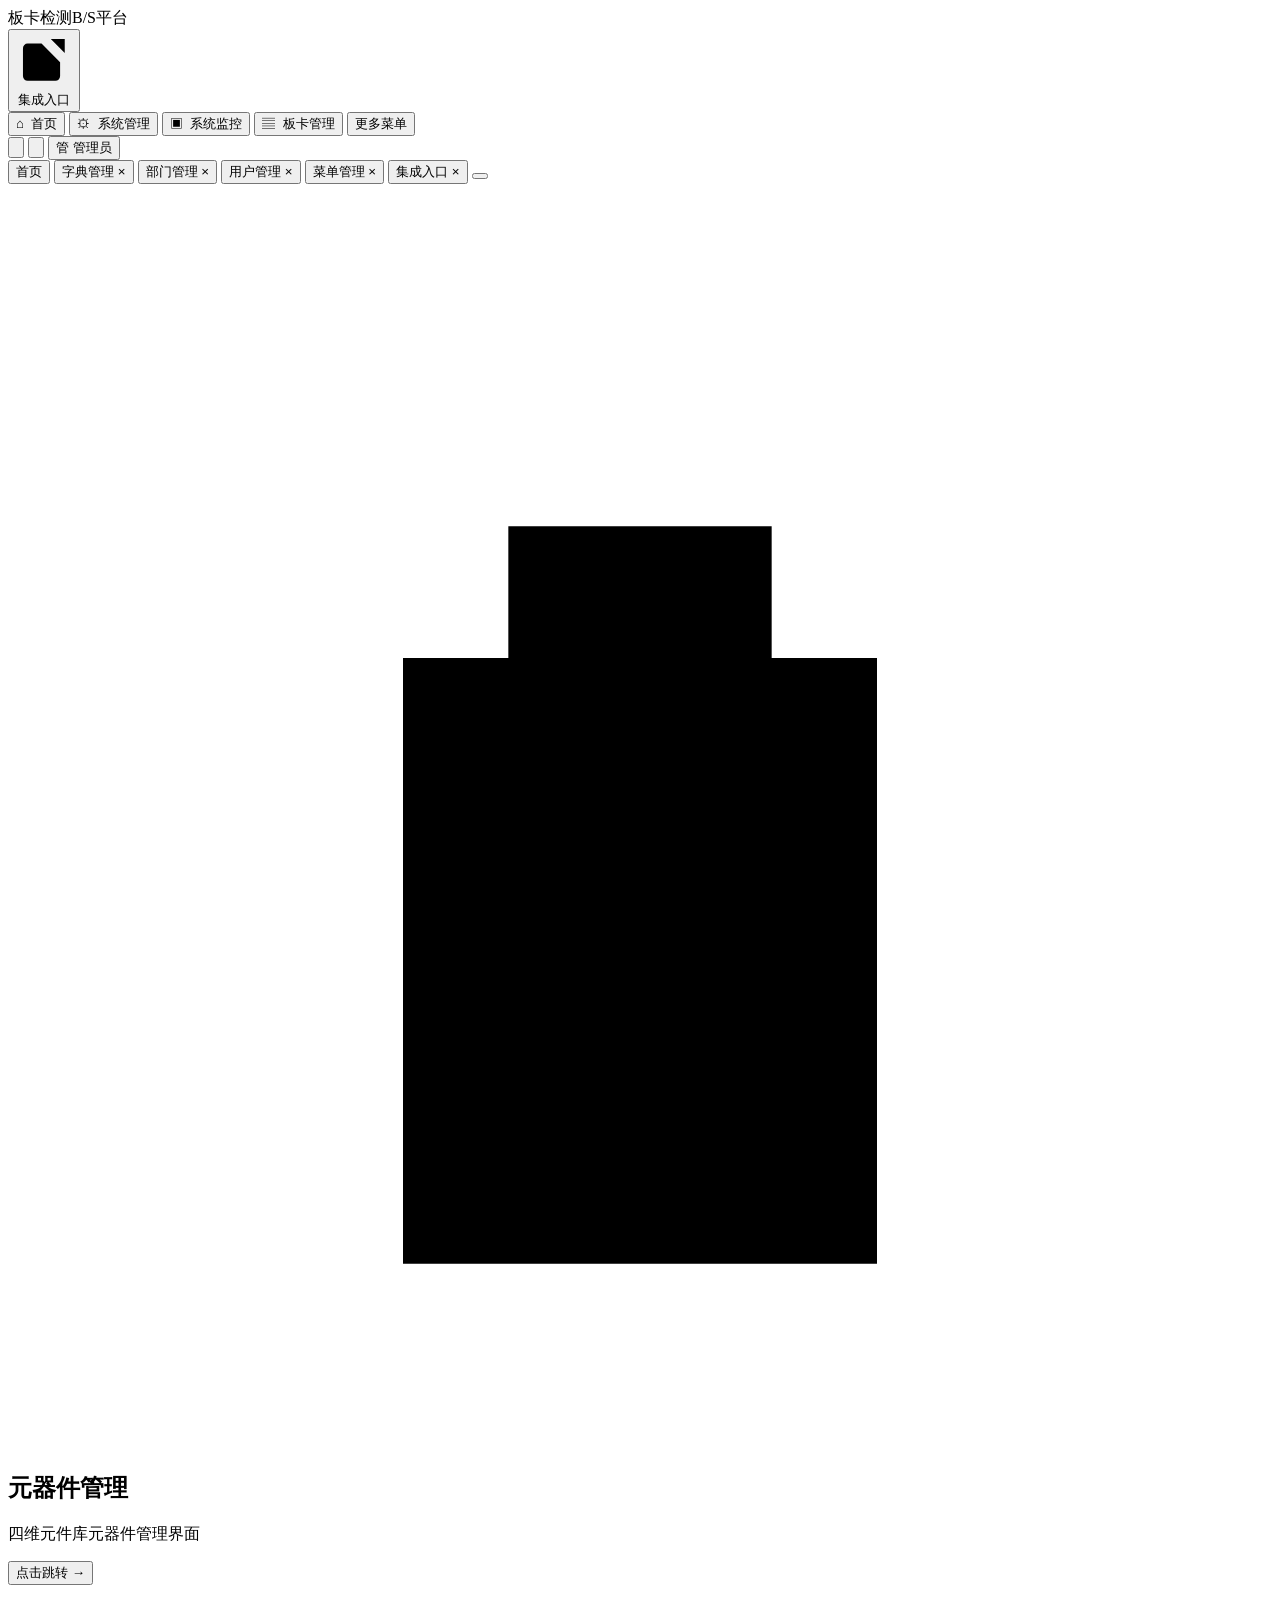
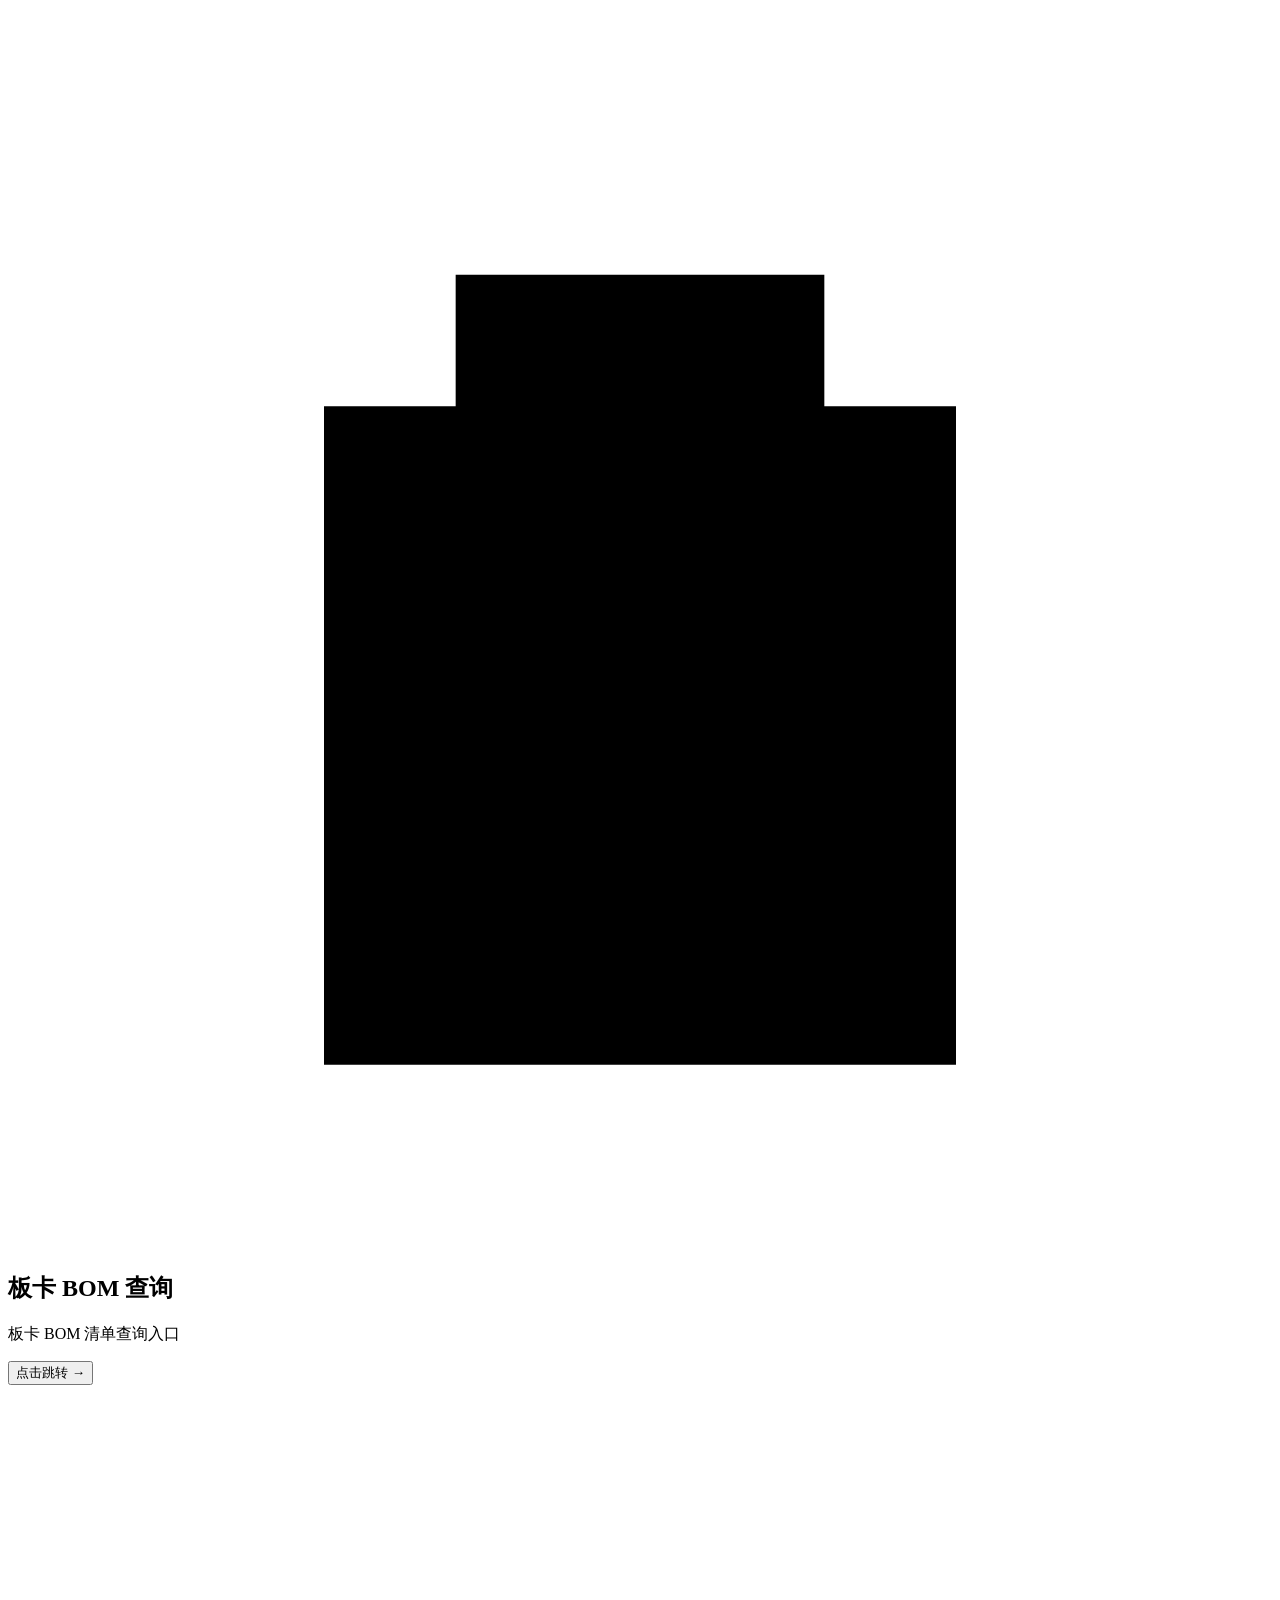
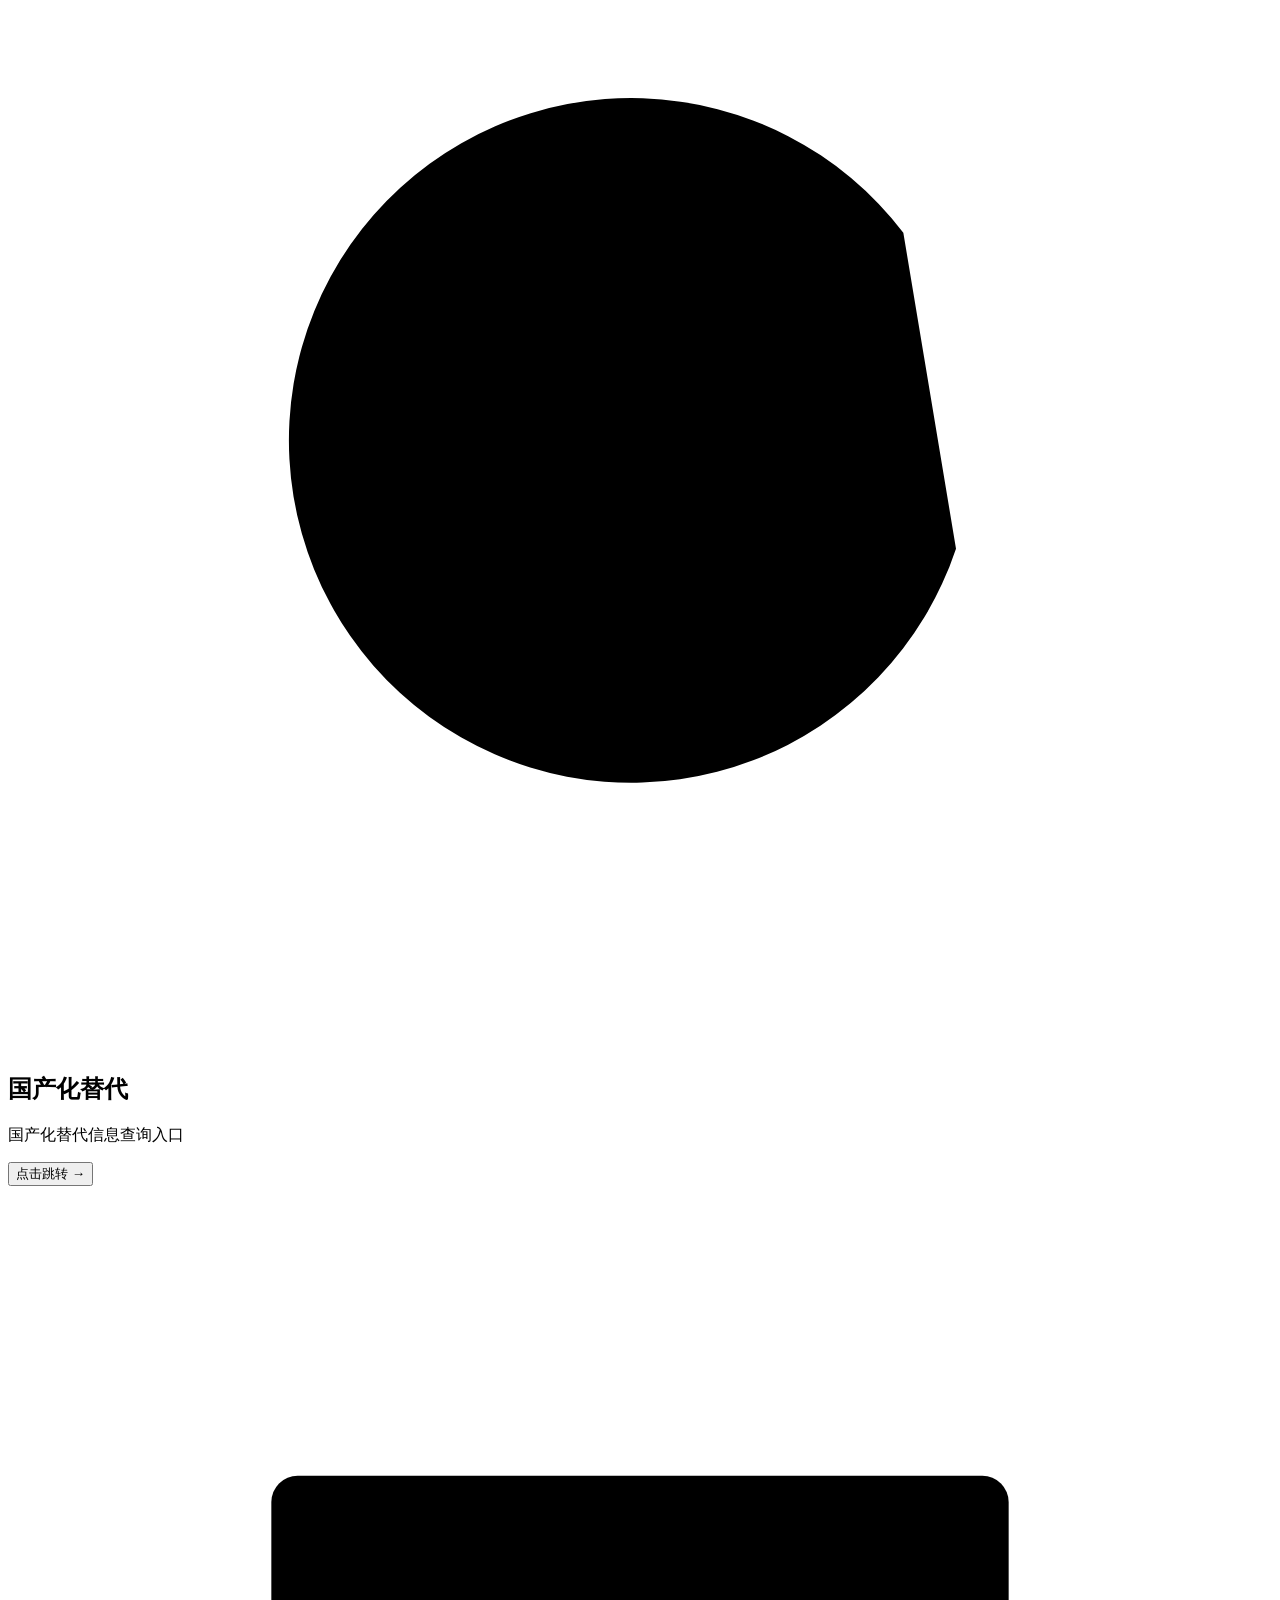
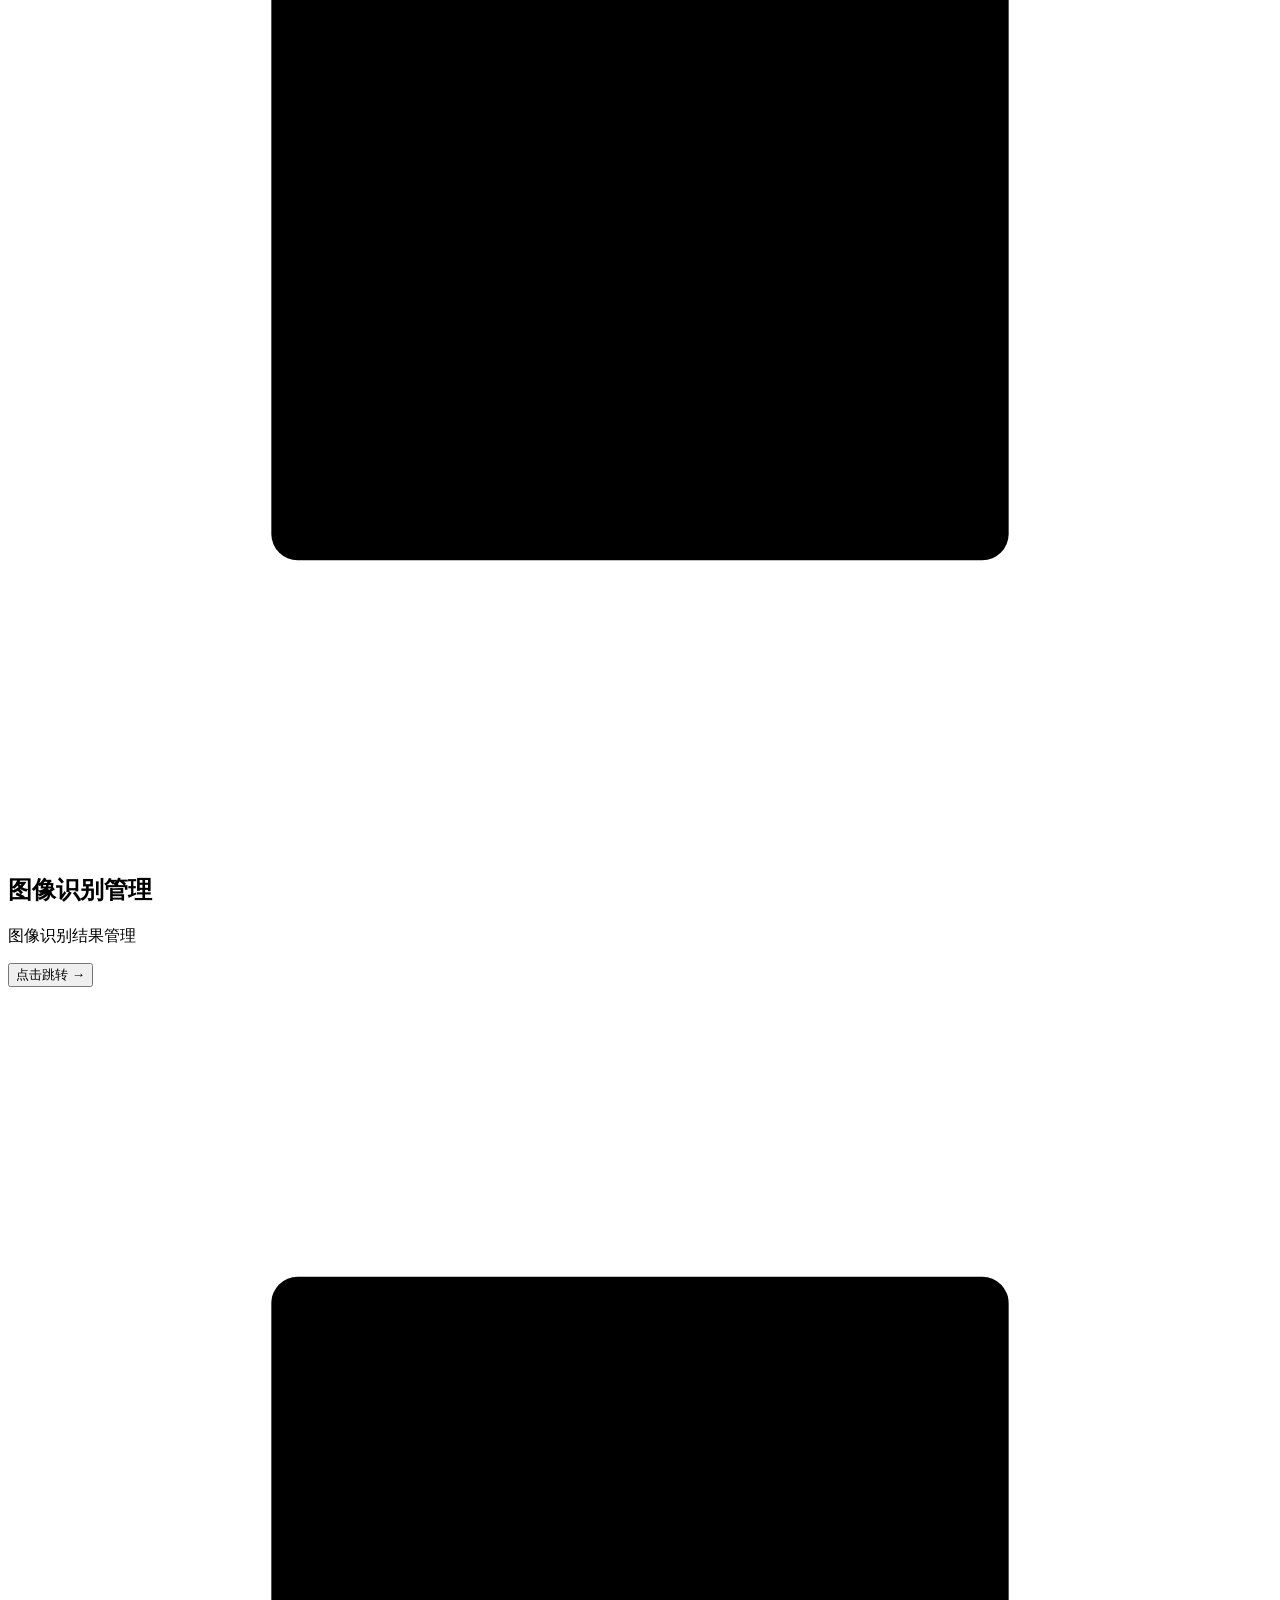
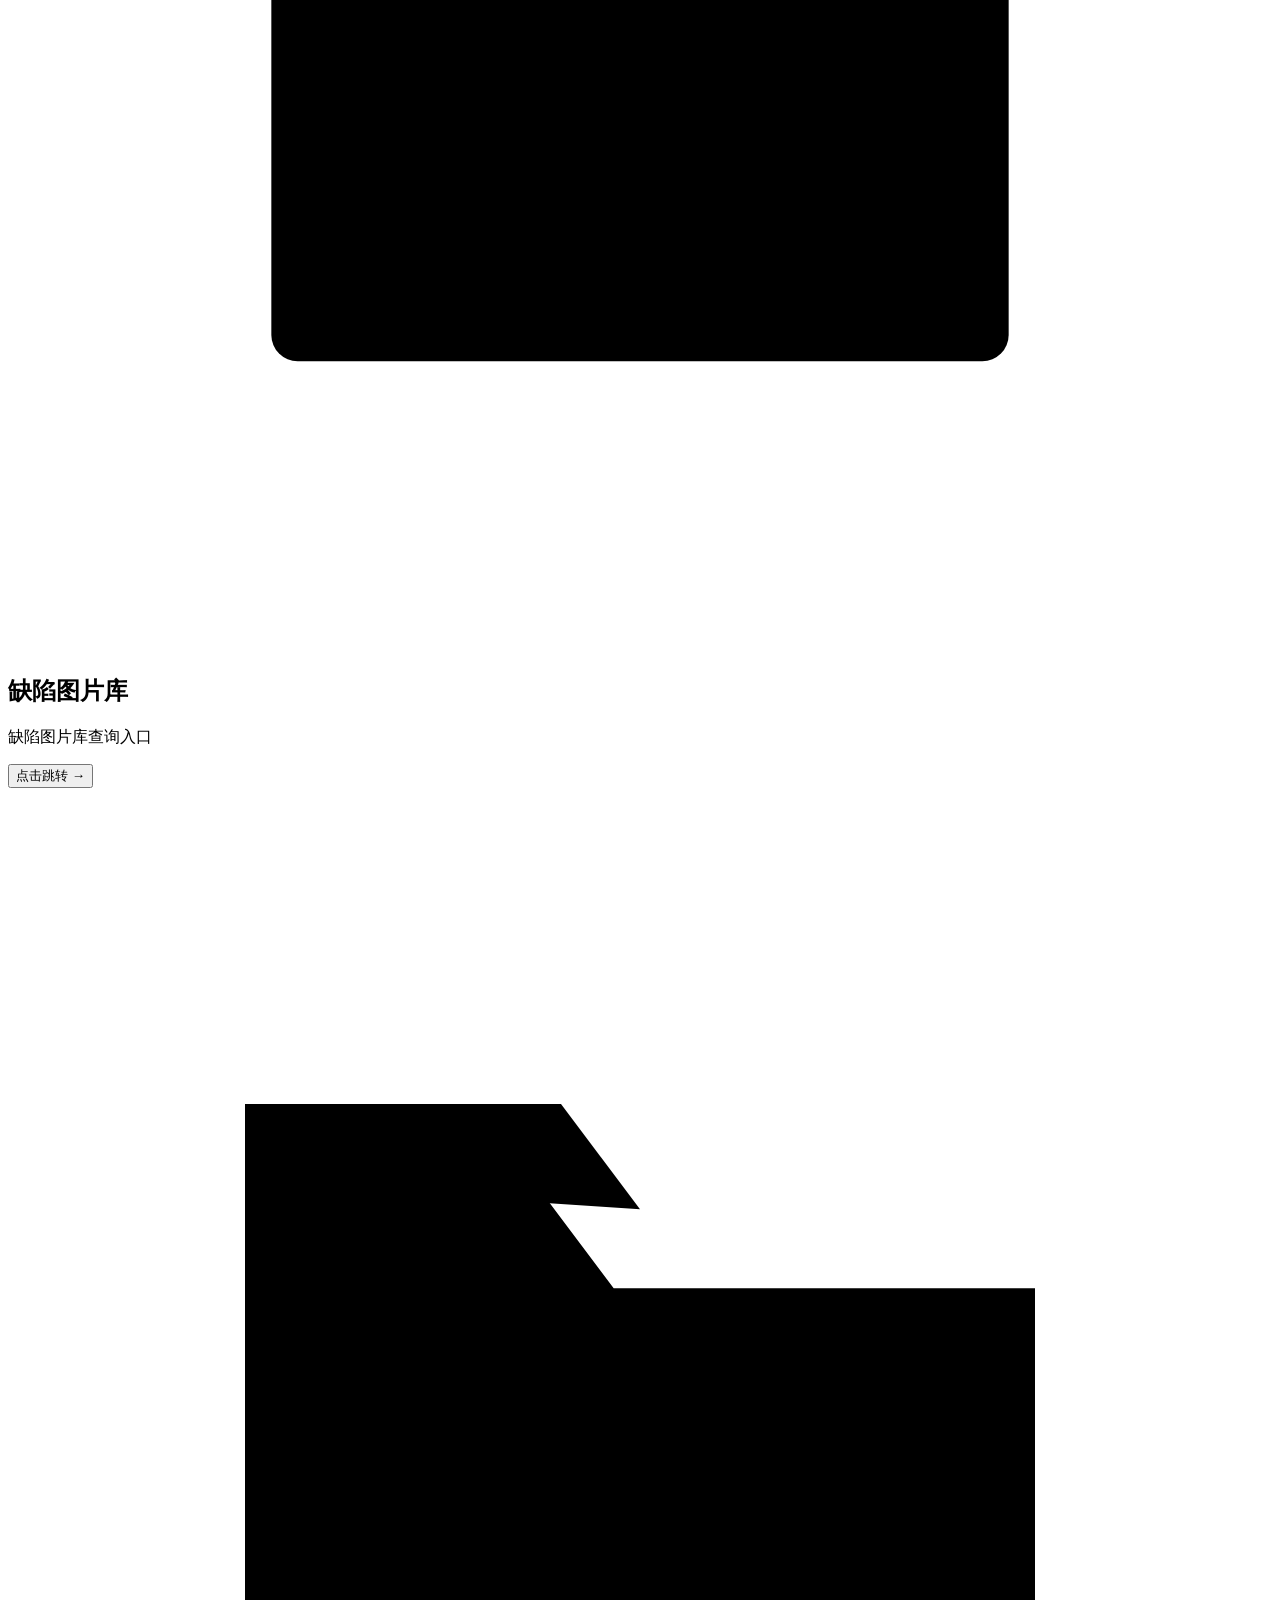
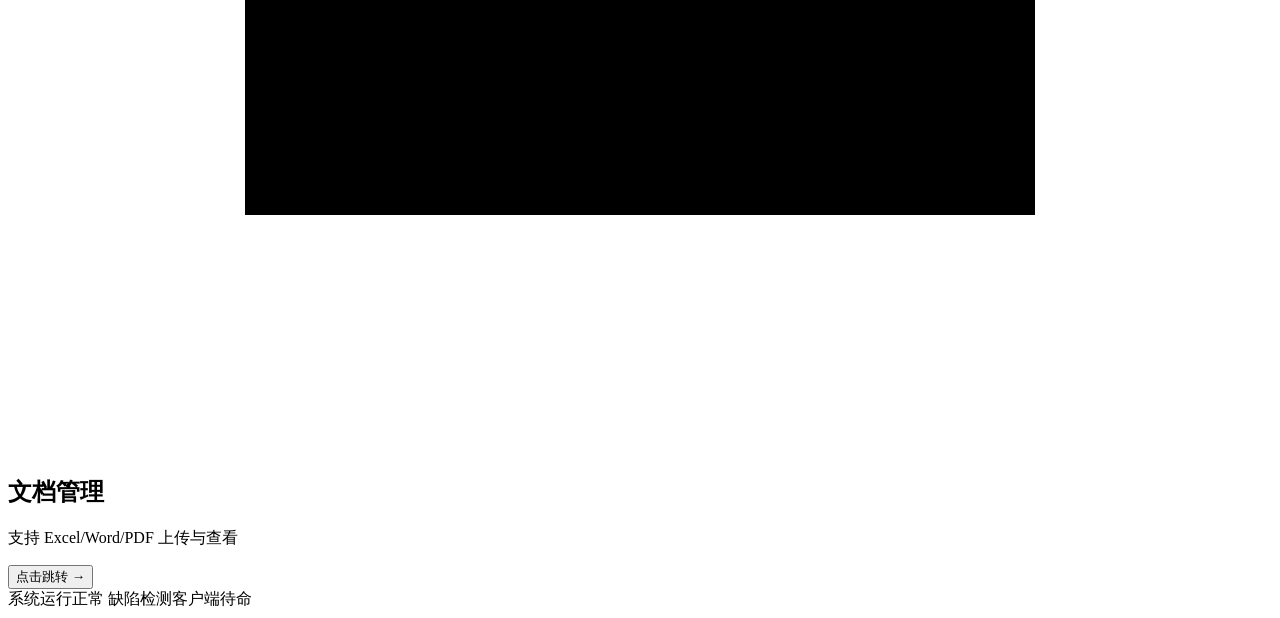
==== docs/index.html @ 3153c249 "publish: add docs/index.html" ====
<!doctype html>
<html lang="zh-CN">
<head>
  <meta charset="utf-8">
  <meta name="viewport" content="width=device-width, initial-scale=1">
  <title>板卡检测B/S平台</title>
  <meta name="description" content="板卡检测 B/S 平台功能入口">
  <link rel="stylesheet" href="styles.css">
</head>
<body>
  <div class="app-shell">
    <aside class="sidebar" aria-label="主菜单">
      <div class="brand">
        <span class="brand-mark" aria-hidden="true">
          <span class="brand-chip"></span>
        </span>
        <span class="brand-name">板卡检测B/S平台</span>
      </div>

      <nav class="side-nav">
        <button class="side-link active" type="button" data-nav="集成入口" aria-current="page">
          <svg class="ui-icon" viewBox="0 0 24 24" aria-hidden="true"><path d="M15 3h6v6M21 3l-9 9M19 13v6a2 2 0 0 1-2 2H5a2 2 0 0 1-2-2V7a2 2 0 0 1 2-2h6"/></svg>
          <span>集成入口</span>
        </button>
      </nav>

    </aside>

    <section class="workspace">
      <header class="topbar">
        <nav class="main-nav" aria-label="顶部导航">
          <button class="main-nav-link active" type="button" data-nav="首页">⌂&nbsp; 首页</button>
          <button class="main-nav-link" type="button" data-nav="系统管理">⚙&nbsp; 系统管理</button>
          <button class="main-nav-link" type="button" data-nav="系统监控">▣&nbsp; 系统监控</button>
          <button class="main-nav-link" type="button" data-nav="板卡管理">▤&nbsp; 板卡管理</button>
          <button class="main-nav-link has-caret" type="button" data-nav="更多菜单">更多菜单 <span class="caret" aria-hidden="true"></span></button>
        </nav>
        <div class="topbar-actions">
          <button class="topbar-button" type="button" title="全屏显示" aria-label="全屏显示" data-fullscreen>
            <svg class="ui-icon" viewBox="0 0 24 24" aria-hidden="true"><path d="M8 3H3v5M16 3h5v5M8 21H3v-5M21 16v5h-5"/></svg>
          </button>
          <button class="topbar-button" type="button" title="主题设置" aria-label="主题设置" data-toast="主题设置">
            <svg class="ui-icon" viewBox="0 0 24 24" aria-hidden="true"><path d="M12 3v18M3 12h18M5.6 5.6l12.8 12.8M18.4 5.6 5.6 18.4"/><circle cx="12" cy="12" r="8"/></svg>
          </button>
          <button class="user-menu" type="button" data-toast="用户菜单">
            <span class="avatar">管</span>
            <span class="user-name">管理员</span>
            <span class="caret" aria-hidden="true"></span>
          </button>
        </div>
      </header>

      <div class="tabbar" role="tablist" aria-label="页面标签">
        <button class="tab active" type="button" role="tab" aria-selected="true" data-tab="首页">首页</button>
        <button class="tab closable" type="button" role="tab" aria-selected="false" data-tab="字典管理">字典管理 <span class="tab-close" aria-label="关闭">×</span></button>
        <button class="tab closable" type="button" role="tab" aria-selected="false" data-tab="部门管理">部门管理 <span class="tab-close" aria-label="关闭">×</span></button>
        <button class="tab closable" type="button" role="tab" aria-selected="false" data-tab="用户管理">用户管理 <span class="tab-close" aria-label="关闭">×</span></button>
        <button class="tab closable" type="button" role="tab" aria-selected="false" data-tab="菜单管理">菜单管理 <span class="tab-close" aria-label="关闭">×</span></button>
        <button class="tab active-entry" type="button" role="tab" aria-selected="true" data-tab="集成入口"><span class="tab-dot"></span>集成入口 <span class="tab-close" aria-label="关闭">×</span></button>
        <button class="tab-more" type="button" title="标签操作" aria-label="标签操作"><span></span><span></span><span></span></button>
      </div>

      <main class="content">
        <section class="module-grid" aria-label="功能入口">
          <article class="module-card" data-card="元器件管理">
            <div class="module-icon blue" aria-hidden="true">
              <svg viewBox="0 0 48 48"><path d="M15 18h18v23H15zM19 18v-5h10v5M11 22h4M33 22h4M11 29h4M33 29h4M11 36h4M33 36h4M21 24h6v8h-6z"/></svg>
            </div>
            <h2>元器件管理</h2>
            <p>四维元件库元器件管理界面</p>
            <button class="module-link" type="button" data-toast="元器件管理">点击跳转 <span aria-hidden="true">→</span></button>
          </article>

          <article class="module-card" data-card="板卡 BOM 查询">
            <div class="module-icon green" aria-hidden="true">
              <svg viewBox="0 0 48 48"><path d="M17 11h14v5h5v25H12V16h5zM17 16h14M19 23h10M19 29h10M19 35h6"/></svg>
            </div>
            <h2>板卡 BOM 查询</h2>
            <p>板卡 BOM 清单查询入口</p>
            <button class="module-link" type="button" data-toast="板卡 BOM 查询">点击跳转 <span aria-hidden="true">→</span></button>
          </article>

          <article class="module-card" data-card="国产化替代">
            <div class="module-icon orange" aria-hidden="true">
              <svg viewBox="0 0 48 48"><path d="M34 17a13 13 0 1 0 2 12M34 17v-8M34 17h8"/><path d="M14 31a13 13 0 0 0 20 0"/></svg>
            </div>
            <h2>国产化替代</h2>
            <p>国产化替代信息查询入口</p>
            <button class="module-link" type="button" data-toast="国产化替代">点击跳转 <span aria-hidden="true">→</span></button>
          </article>

          <article class="module-card" data-card="图像识别管理">
            <div class="module-icon coral" aria-hidden="true">
              <svg viewBox="0 0 48 48"><rect x="10" y="11" width="28" height="26" rx="1"/><circle cx="19" cy="19" r="3"/><path d="m12 33 8-8 6 5 4-4 6 7"/></svg>
            </div>
            <h2>图像识别管理</h2>
            <p>图像识别结果管理</p>
            <button class="module-link" type="button" data-toast="图像识别管理">点击跳转 <span aria-hidden="true">→</span></button>
          </article>

          <article class="module-card" data-card="缺陷图片库" data-launch>
            <div class="module-icon coral" aria-hidden="true">
              <svg viewBox="0 0 48 48"><rect x="10" y="11" width="28" height="26" rx="1"/><circle cx="19" cy="19" r="3"/><path d="m12 33 8-8 6 5 4-4 6 7"/></svg>
            </div>
            <h2>缺陷图片库</h2>
            <p>缺陷图片库查询入口</p>
            <button class="module-link" type="button" data-launch>点击跳转 <span aria-hidden="true">→</span></button>
          </article>

          <article class="module-card" data-card="文档管理" data-launch-everything>
            <div class="module-icon purple" aria-hidden="true">
              <svg viewBox="0 0 48 48"><path d="M9 15h11l3 4h16v20H9z"/><path d="M9 15v-3h12l3 4"/></svg>
            </div>
            <h2>文档管理</h2>
            <p>支持 Excel/Word/PDF 上传与查看</p>
            <button class="module-link" type="button" data-launch-everything>点击跳转 <span aria-hidden="true">→</span></button>
          </article>
        </section>

      </main>

      <footer class="statusbar">
        <span class="status-light"></span>
        <span>系统运行正常</span>
        <span class="status-divider"></span>
        <span id="launcher-status">缺陷检测客户端待命</span>
      </footer>
    </section>
  </div>

  <div class="toast-region" aria-live="polite" aria-atomic="true"></div>
  <script src="app.js"></script>
</body>
</html>
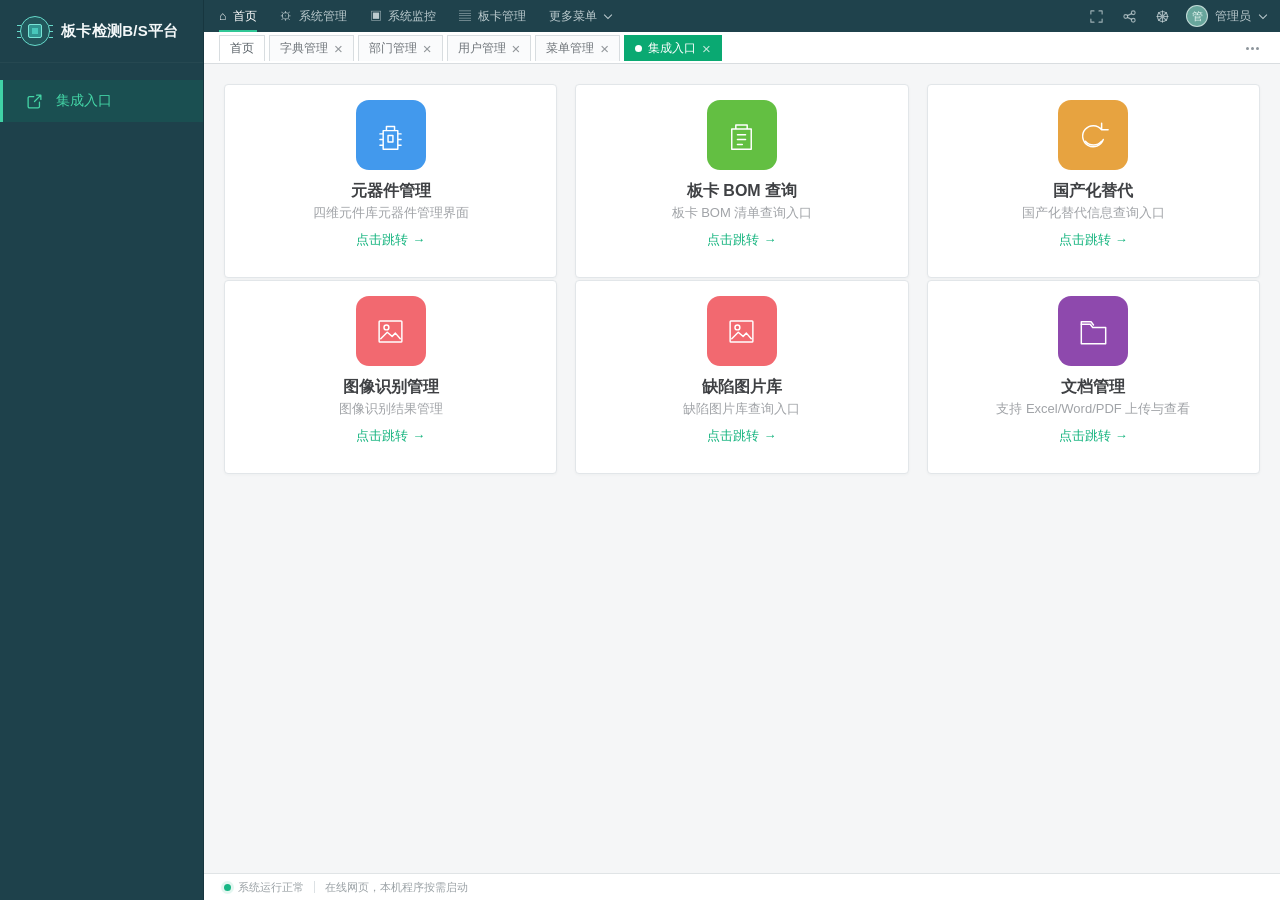
==== commit 31db2947: "publish V1.2.0: add remote connection settings" ====
--- a/docs/index.html
+++ b/docs/index.html
@@ -38,6 +38,9 @@
         <div class="topbar-actions">
           <button class="topbar-button" type="button" title="全屏显示" aria-label="全屏显示" data-fullscreen>
             <svg class="ui-icon" viewBox="0 0 24 24" aria-hidden="true"><path d="M8 3H3v5M16 3h5v5M8 21H3v-5M21 16v5h-5"/></svg>
+          </button>
+          <button class="topbar-button" type="button" title="远程连接设置" aria-label="远程连接设置" data-remote-settings>
+            <svg class="ui-icon" viewBox="0 0 24 24" aria-hidden="true"><circle cx="6" cy="12" r="3"/><circle cx="18" cy="6" r="3"/><circle cx="18" cy="18" r="3"/><path d="m8.6 10.6 6.8-3.2M8.6 13.4l6.8 3.2"/></svg>
           </button>
           <button class="topbar-button" type="button" title="主题设置" aria-label="主题设置" data-toast="主题设置">
             <svg class="ui-icon" viewBox="0 0 24 24" aria-hidden="true"><path d="M12 3v18M3 12h18M5.6 5.6l12.8 12.8M18.4 5.6 5.6 18.4"/><circle cx="12" cy="12" r="8"/></svg>
@@ -129,6 +132,33 @@
   </div>
 
   <div class="toast-region" aria-live="polite" aria-atomic="true"></div>
+  <div class="remote-dialog-backdrop" data-remote-dialog hidden>
+    <section class="remote-dialog" role="dialog" aria-modal="true" aria-labelledby="remote-dialog-title">
+      <header class="remote-dialog-header">
+        <div>
+          <span class="dialog-kicker">REMOTE AGENT</span>
+          <h2 id="remote-dialog-title">远程连接</h2>
+        </div>
+        <button class="dialog-close" type="button" title="关闭" aria-label="关闭" data-remote-close>×</button>
+      </header>
+      <div class="remote-dialog-body">
+        <label class="remote-field">
+          <span>远程服务地址</span>
+          <input type="url" autocomplete="url" placeholder="https://你的隧道地址" data-remote-url>
+        </label>
+        <label class="remote-field">
+          <span>访问令牌</span>
+          <input type="password" autocomplete="off" placeholder="粘贴远程电脑窗口显示的令牌" data-remote-token>
+        </label>
+        <p class="remote-dialog-note">远程电脑需要先运行 BS\start_remote_server.bat，并通过 HTTPS 隧道访问。</p>
+      </div>
+      <footer class="remote-dialog-footer">
+        <button class="dialog-button secondary" type="button" data-remote-test>测试连接</button>
+        <button class="dialog-button primary" type="button" data-remote-save>保存连接</button>
+      </footer>
+    </section>
+  </div>
+  <script src="remote-config.js"></script>
   <script src="app.js"></script>
 </body>
 </html>
--- a/docs/styles.css
+++ b/docs/styles.css
@@ -0,0 +1,612 @@
+:root {
+  --sidebar-width: 204px;
+  --topbar-height: 32px;
+  --tabbar-height: 32px;
+  --ink: #30353b;
+  --muted: #9a9da1;
+  --border: #e2e6e9;
+  --page: #f5f6f7;
+  --teal: #1f424c;
+  --accent: #09ad72;
+}
+
+* {
+  box-sizing: border-box;
+}
+
+html,
+body {
+  width: 100%;
+  min-width: 980px;
+  height: 100%;
+  margin: 0;
+}
+
+body {
+  overflow: hidden;
+  color: var(--ink);
+  background: var(--page);
+  font-family: "Microsoft YaHei", "PingFang SC", Arial, sans-serif;
+  font-size: 14px;
+  -webkit-font-smoothing: antialiased;
+}
+
+button {
+  color: inherit;
+  font: inherit;
+}
+
+button:focus-visible {
+  outline: 2px solid #55b7e8;
+  outline-offset: 2px;
+}
+
+.ui-icon {
+  fill: none;
+  stroke: currentColor;
+  stroke-linecap: round;
+  stroke-linejoin: round;
+  stroke-width: 1.8;
+}
+
+.app-shell {
+  display: flex;
+  width: 100%;
+  height: 100vh;
+  min-height: 620px;
+  overflow: hidden;
+  background: var(--page);
+}
+
+.sidebar {
+  position: relative;
+  display: flex;
+  flex: 0 0 var(--sidebar-width);
+  flex-direction: column;
+  color: #d7e2e5;
+  background: #1e414b;
+  border-right: 1px solid #17363f;
+}
+
+.brand {
+  display: flex;
+  align-items: center;
+  gap: 11px;
+  height: 63px;
+  padding: 0 20px;
+  border-bottom: 1px solid rgba(255, 255, 255, .035);
+}
+
+.brand-mark {
+  position: relative;
+  display: grid;
+  flex: 0 0 30px;
+  place-items: center;
+  width: 30px;
+  height: 30px;
+  border: 1px solid #66d9ca;
+  border-radius: 50%;
+  background: rgba(60, 211, 190, .15);
+}
+
+.brand-mark::before,
+.brand-mark::after {
+  position: absolute;
+  width: 4px;
+  height: 1px;
+  background: #66d9ca;
+  box-shadow: 0 6px #66d9ca, 0 -6px #66d9ca;
+  content: "";
+}
+
+.brand-mark::before {
+  left: -4px;
+}
+
+.brand-mark::after {
+  right: -4px;
+}
+
+.brand-chip {
+  display: block;
+  width: 14px;
+  height: 14px;
+  border: 1px solid #78e4d6;
+  border-radius: 2px;
+  background: #48c7bb;
+  box-shadow: inset 0 0 0 3px rgba(22, 88, 93, .45);
+}
+
+.brand-name {
+  white-space: nowrap;
+  color: #f4f8f9;
+  font-size: 15px;
+  font-weight: 600;
+  letter-spacing: .3px;
+}
+
+.side-nav {
+  padding-top: 17px;
+}
+
+.side-link {
+  display: flex;
+  align-items: center;
+  gap: 13px;
+  width: 100%;
+  height: 42px;
+  padding: 0 23px;
+  border: 0;
+  border-left: 3px solid transparent;
+  color: #8ec4bb;
+  background: transparent;
+  cursor: pointer;
+  text-align: left;
+}
+
+.side-link:hover,
+.side-link.active {
+  border-left-color: #40d2a6;
+  color: #44d5a6;
+  background: rgba(16, 129, 103, .22);
+}
+
+.side-link .ui-icon {
+  width: 17px;
+  height: 17px;
+}
+
+.sidebar-footer {
+  display: flex;
+  position: absolute;
+  right: 0;
+  bottom: 19px;
+  left: 0;
+  justify-content: space-between;
+  padding: 0 20px;
+  color: rgba(216, 233, 235, .38);
+  font-size: 9px;
+  letter-spacing: .7px;
+}
+
+.sidebar-version {
+  color: rgba(216, 233, 235, .54);
+}
+
+.workspace {
+  display: flex;
+  min-width: 0;
+  flex: 1 1 auto;
+  flex-direction: column;
+  background: var(--page);
+}
+
+.topbar {
+  display: flex;
+  flex: 0 0 var(--topbar-height);
+  align-items: center;
+  justify-content: space-between;
+  min-width: 0;
+  padding: 0 14px 0 15px;
+  color: rgba(235, 245, 246, .77);
+  background: var(--teal);
+}
+
+.main-nav,
+.topbar-actions {
+  display: flex;
+  align-items: center;
+  height: 100%;
+}
+
+.main-nav {
+  gap: 23px;
+}
+
+.main-nav-link,
+.topbar-button,
+.user-menu {
+  height: 100%;
+  padding: 0;
+  border: 0;
+  color: inherit;
+  background: transparent;
+  cursor: pointer;
+}
+
+.main-nav-link {
+  position: relative;
+  white-space: nowrap;
+  font-size: 12px;
+}
+
+.main-nav-link::after {
+  position: absolute;
+  right: 0;
+  bottom: 0;
+  left: 0;
+  height: 2px;
+  background: transparent;
+  content: "";
+}
+
+.main-nav-link:hover,
+.main-nav-link.active {
+  color: #fff;
+}
+
+.main-nav-link.active::after {
+  background: #30c796;
+}
+
+.has-caret {
+  display: inline-flex;
+  align-items: center;
+  gap: 8px;
+}
+
+.caret {
+  display: inline-block;
+  width: 6px;
+  height: 6px;
+  margin-top: -3px;
+  border-right: 1px solid currentColor;
+  border-bottom: 1px solid currentColor;
+  transform: rotate(45deg);
+}
+
+.topbar-actions {
+  gap: 9px;
+}
+
+.topbar-button {
+  display: grid;
+  width: 24px;
+  place-items: center;
+  opacity: .8;
+}
+
+.topbar-button:hover,
+.user-menu:hover {
+  color: #fff;
+  opacity: 1;
+}
+
+.topbar-button .ui-icon {
+  width: 15px;
+  height: 15px;
+}
+
+.user-menu {
+  display: inline-flex;
+  align-items: center;
+  gap: 7px;
+  margin-left: 3px;
+  font-size: 12px;
+}
+
+.avatar {
+  display: grid;
+  width: 22px;
+  height: 22px;
+  place-items: center;
+  border: 1px solid rgba(255, 255, 255, .6);
+  border-radius: 50%;
+  color: #e7f6f1;
+  background: #68a69c;
+  font-size: 11px;
+}
+
+.user-menu .caret {
+  margin-left: 2px;
+}
+
+.tabbar {
+  display: flex;
+  flex: 0 0 var(--tabbar-height);
+  align-items: stretch;
+  gap: 4px;
+  padding: 3px 14px 0 15px;
+  overflow: hidden;
+  border-bottom: 1px solid #d9dde0;
+  background: #fff;
+}
+
+.tab,
+.tab-more {
+  display: inline-flex;
+  align-items: center;
+  flex: 0 0 auto;
+  height: 26px;
+  border: 1px solid #d8dde0;
+  border-bottom: 0;
+  color: #6e7479;
+  background: #fafbfc;
+  cursor: pointer;
+  font-size: 12px;
+}
+
+.tab {
+  gap: 6px;
+  padding: 0 10px;
+}
+
+.tab:hover,
+.tab.active-entry {
+  color: #fff;
+  border-color: #0aa972;
+  background: #0aa972;
+}
+
+.tab.active {
+  color: #596167;
+  background: #fff;
+}
+
+.tab-dot {
+  width: 7px;
+  height: 7px;
+  border-radius: 50%;
+  background: #fff;
+}
+
+.tab-close {
+  color: inherit;
+  font-size: 15px;
+  line-height: 1;
+  opacity: .75;
+}
+
+.tab-close:hover {
+  opacity: 1;
+}
+
+.tab-more {
+  justify-content: center;
+  gap: 2px;
+  width: 28px;
+  margin-left: auto;
+  padding: 0;
+  border: 0;
+  background: transparent;
+}
+
+.tab-more span {
+  width: 3px;
+  height: 3px;
+  border-radius: 50%;
+  background: #8d959b;
+}
+
+.content {
+  flex: 1 1 auto;
+  min-height: 0;
+  overflow: auto;
+  padding: 20px;
+  background: #f5f6f7;
+}
+
+.module-grid {
+  display: grid;
+  grid-template-columns: repeat(3, minmax(0, 1fr));
+  gap: 2px 18px;
+}
+
+.module-card {
+  display: flex;
+  min-height: 194px;
+  align-items: center;
+  flex-direction: column;
+  padding: 15px 14px 13px;
+  border: 1px solid var(--border);
+  border-radius: 4px;
+  background: #fff;
+  box-shadow: 0 1px 3px rgba(34, 47, 55, .035);
+  transition: border-color .16s ease, box-shadow .16s ease, transform .16s ease;
+}
+
+.module-card:hover {
+  z-index: 1;
+  border-color: #b8dbd2;
+  box-shadow: 0 5px 14px rgba(28, 68, 72, .1);
+  transform: translateY(-1px);
+}
+
+.module-icon {
+  display: grid;
+  flex: 0 0 70px;
+  width: 70px;
+  height: 70px;
+  margin-bottom: 8px;
+  place-items: center;
+  border-radius: 13px;
+  color: #fff;
+}
+
+.module-icon svg {
+  width: 39px;
+  height: 39px;
+  fill: none;
+  stroke: currentColor;
+  stroke-linecap: round;
+  stroke-linejoin: round;
+  stroke-width: 1.8;
+}
+
+.blue {
+  background: #4299ed;
+}
+
+.green {
+  background: #63bf42;
+}
+
+.orange {
+  background: #e7a340;
+}
+
+.coral {
+  background: #f26970;
+}
+
+.purple {
+  background: #8e49ad;
+}
+
+.module-card h2 {
+  margin: 0;
+  color: #3f4144;
+  font-size: 16px;
+  font-weight: 600;
+  line-height: 25px;
+}
+
+.module-card p {
+  min-height: 20px;
+  margin: 0;
+  color: #a0a3a7;
+  font-size: 13px;
+  line-height: 20px;
+  text-align: center;
+}
+
+.module-link {
+  display: inline-flex;
+  align-items: center;
+  gap: 4px;
+  margin-top: 7px;
+  padding: 0;
+  border: 0;
+  color: #12b37d;
+  background: transparent;
+  cursor: pointer;
+  font-size: 13px;
+  font-weight: 500;
+  line-height: 20px;
+}
+
+.module-link:hover {
+  color: #078b61;
+  text-decoration: underline;
+  text-underline-offset: 3px;
+}
+
+.module-link:disabled {
+  cursor: wait;
+  opacity: .55;
+}
+
+.statusbar {
+  display: flex;
+  flex: 0 0 27px;
+  align-items: center;
+  gap: 7px;
+  padding: 0 20px;
+  border-top: 1px solid #e0e4e6;
+  color: #9aa1a5;
+  background: #fff;
+  font-size: 11px;
+}
+
+.status-light {
+  width: 7px;
+  height: 7px;
+  border-radius: 50%;
+  background: #18b785;
+  box-shadow: 0 0 0 3px rgba(24, 183, 133, .12);
+}
+
+.status-divider {
+  width: 1px;
+  height: 12px;
+  margin: 0 3px;
+  background: #dce1e4;
+}
+
+.toast-region {
+  position: fixed;
+  z-index: 20;
+  top: 18px;
+  right: 20px;
+  display: flex;
+  flex-direction: column;
+  gap: 8px;
+  width: min(360px, calc(100vw - 40px));
+  pointer-events: none;
+}
+
+.toast {
+  display: flex;
+  align-items: flex-start;
+  gap: 10px;
+  padding: 12px 14px;
+  border: 1px solid #dbe8e3;
+  border-left: 3px solid #17af7c;
+  border-radius: 3px;
+  color: #4d5659;
+  background: #fff;
+  box-shadow: 0 5px 18px rgba(20, 47, 51, .14);
+  font-size: 13px;
+  line-height: 19px;
+  pointer-events: auto;
+  animation: toast-in .2s ease both;
+}
+
+.toast.error {
+  border-color: #f1d9db;
+  border-left-color: #e66b73;
+}
+
+.toast-icon {
+  display: grid;
+  flex: 0 0 18px;
+  width: 18px;
+  height: 18px;
+  place-items: center;
+  border-radius: 50%;
+  color: #fff;
+  background: #17af7c;
+  font-size: 12px;
+  font-weight: 700;
+}
+
+.toast.error .toast-icon {
+  background: #e66b73;
+}
+
+@keyframes toast-in {
+  from { opacity: 0; transform: translateY(-5px); }
+  to { opacity: 1; transform: translateY(0); }
+}
+
+@media (max-width: 1100px) {
+  .main-nav {
+    gap: 13px;
+  }
+
+  .topbar {
+    padding-right: 10px;
+  }
+}
+
+@media (max-width: 860px) {
+  :root { --sidebar-width: 174px; }
+
+  .brand { padding: 0 14px; }
+  .side-link { padding-left: 17px; }
+  .main-nav-link:nth-child(n + 4) { display: none; }
+  .module-grid { grid-template-columns: repeat(2, minmax(0, 1fr)); }
+}
+
+@media (max-width: 620px) {
+  html, body { min-width: 0; }
+  .sidebar { flex-basis: 62px; }
+  .brand { justify-content: center; padding: 0; }
+  .brand-name, .side-link span:not(.ui-icon), .sidebar-footer { display: none; }
+  .side-link { justify-content: center; padding: 0; }
+  .main-nav { gap: 8px; }
+  .main-nav-link { font-size: 11px; }
+  .user-name, .user-menu .caret { display: none; }
+  .content { padding: 14px; }
+  .module-grid { grid-template-columns: 1fr; }
+}
